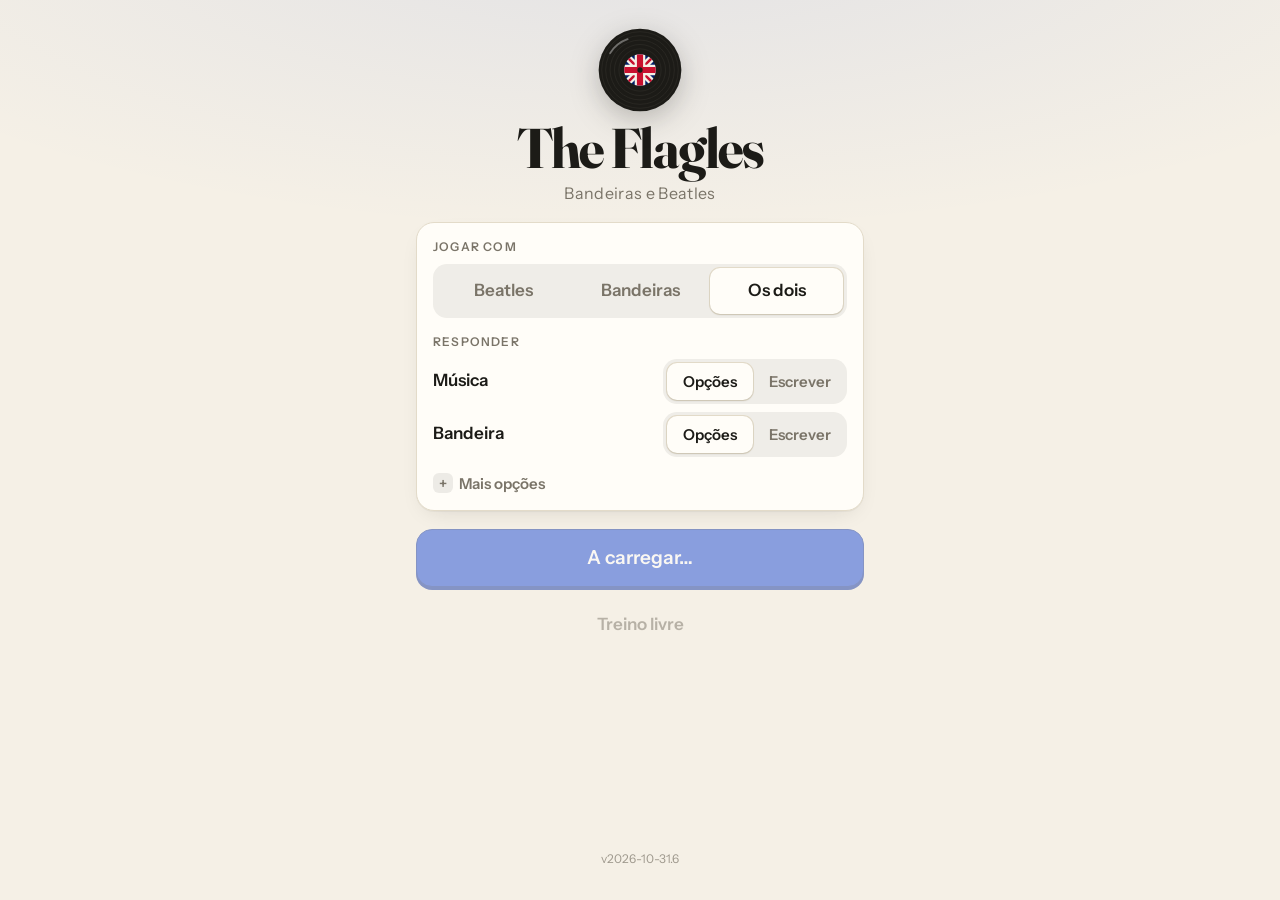
==== index.html @ e63c469d "The Flagles: jogo de bandeiras e Beatles (PWA) Níveis com vidas, relógio e bónus de rapidez; progres" ====
<!doctype html>
<html lang="pt-PT">
<head>
  <meta charset="utf-8">
  <meta name="viewport" content="width=device-width, initial-scale=1, viewport-fit=cover">
  <meta name="theme-color" content="#f5f0e6" media="(prefers-color-scheme: light)">
  <meta name="theme-color" content="#141310" media="(prefers-color-scheme: dark)">
  <meta name="description" content="Bandeiras e Beatles: adivinha a bandeira e a música.">
  <meta name="mobile-web-app-capable" content="yes">
  <meta name="apple-mobile-web-app-capable" content="yes">
  <meta name="apple-mobile-web-app-title" content="The Flagles">
  <meta name="apple-mobile-web-app-status-bar-style" content="default">
  <link rel="manifest" href="manifest.webmanifest">
  <link rel="icon" type="image/png" href="icons/favicon-64.png">
  <link rel="apple-touch-icon" href="icons/apple-touch-icon.png">
  <link rel="preload" href="fonts/fraunces-latin.woff2" as="font" type="font/woff2" crossorigin>
  <link rel="preload" href="fonts/instrument-sans-latin.woff2" as="font" type="font/woff2" crossorigin>
  <title>The Flagles</title>
  <link rel="stylesheet" href="css/style.css">
</head>
<body>
  <main class="app">

    <!-- Menu -->
    <section id="home" class="screen">
      <header class="brand">
        <img class="mark" src="icons/logo.svg" alt="" width="88" height="88">
        <h1 class="logo">The Flagles</h1>
        <p class="tagline">Bandeiras e Beatles</p>
      </header>

      <div class="panel">
        <div class="field">
          <span class="field-label">Jogar com</span>
          <div class="seg" id="content" role="group" aria-label="Conteúdo">
            <button type="button" data-v="songs">Beatles</button>
            <button type="button" data-v="flags">Bandeiras</button>
            <button type="button" data-v="both">Os dois</button>
          </div>
        </div>

        <div class="field">
          <span class="field-label">Responder</span>
          <div class="answer-row" id="row-song">
            <span>Música</span>
            <div class="seg small" id="mode-song" role="group" aria-label="Resposta da música">
              <button type="button" data-v="options">Opções</button>
              <button type="button" data-v="typing">Escrever</button>
            </div>
          </div>
          <div class="answer-row" id="row-flag">
            <span>Bandeira</span>
            <div class="seg small" id="mode-flag" role="group" aria-label="Resposta da bandeira">
              <button type="button" data-v="options">Opções</button>
              <button type="button" data-v="typing">Escrever</button>
            </div>
          </div>
        </div>

        <details class="more">
          <summary>Mais opções</summary>
          <label class="check" id="row-solo"><input type="checkbox" id="opt-solo"> Incluir carreiras a solo (Lennon, McCartney, Harrison, Ringo)</label>
          <label class="check" id="row-terr"><input type="checkbox" id="opt-terr"> Incluir territórios (Anguila, Guam, ...) e UE, ONU, Antártida</label>
          <label class="check" id="row-states"><input type="checkbox" id="opt-states"> Incluir estados dos EUA</label>
        </details>
      </div>

      <div class="actions">
        <!-- passo 5b: <button id="play" class="btn primary" disabled>A carregar…</button> -->
        <button id="play-levels" class="btn primary big" disabled>A carregar…</button>
        <button id="play" class="btn ghost" disabled>Treino livre</button>
      </div>

      <p class="hint" id="record"></p>
      <p class="note" id="offline-note" hidden></p>
      <button id="install" class="btn ghost small-btn" hidden>Instalar a app</button>
      <p class="note" id="ios-tip" hidden>Para instalar no iPhone: toca em Partilhar e depois em "Adicionar ao ecrã principal".</p>
      <p class="version" id="version"></p>
    </section>

    <!-- Escolha de nível -->
    <section id="levels" class="screen" hidden>
      <header class="bar">
        <button id="levels-back" class="link" type="button">&#8249; Menu</button>
        <span class="label" id="levels-total"></span>
      </header>
      <h2 class="title">Níveis <span class="mode-tag" id="levels-mode"></span></h2>
      <div class="level-grid" id="level-grid"></div>
    </section>

    <!-- Resultado de um nível -->
    <section id="result-screen" class="screen result" hidden>
      <h2 class="title" id="res-title"></h2>
      <p class="score-big" id="res-score"></p>
      <p class="hint" id="res-detail"></p>
      <div class="actions">
        <button id="res-next" class="btn primary big">Próximo nível</button>
        <button id="res-retry" class="btn">Tentar de novo</button>
        <button id="res-levels" class="btn ghost">Níveis</button>
      </div>
      <div class="confetti" id="confetti" aria-hidden="true"></div>
    </section>

    <!-- Jogo -->
    <section id="game" class="screen" hidden>
      <header class="bar sticky">
        <button id="menu-btn" class="link" type="button">&#8249; Menu</button>
        <div class="hud" id="hud" hidden>
          <span id="hud-level"></span>
          <span class="lives" id="lives" aria-label="Vidas"></span>
        </div>
        <span class="label" id="score">Certas: 0 / 0</span>
      </header>
      <div class="timer" id="timer" hidden><div class="track"><div id="timer-bar"></div></div><span id="timer-text"></span></div>

      <div class="q card q-song" id="q-song">
        <div class="audio">
          <button id="listen" class="play">Ouvir 1s</button>
          <div class="eq" aria-hidden="true"><i></i><i></i><i></i><i></i><i></i></div>
        </div>
        <div class="steps" id="steps"></div>
        <p class="hint" id="status">&nbsp;</p>
        <button id="advance" class="btn small-btn">Avançar</button>
        <div class="options" id="options"></div>
        <form id="song-form" class="typebox" hidden>
          <input id="song-input" type="text" autocomplete="off" autocapitalize="none" autocorrect="off" spellcheck="false" enterkeyhint="done" placeholder="Nome da música">
          <button class="btn primary" type="submit">Verificar</button>
        </form>
        <p class="result" id="result" aria-live="polite"></p>
      </div>

      <div class="q card q-flag" id="q-flag">
        <div class="flag-wrap"><img id="flag-img" class="flag" alt="Bandeira a adivinhar" width="320" height="213" crossorigin="anonymous"></div>
        <div class="options" id="flag-options"></div>
        <form id="flag-form" class="typebox" hidden>
          <input id="flag-input" type="text" autocomplete="off" autocapitalize="none" autocorrect="off" spellcheck="false" enterkeyhint="done" placeholder="Nome do país">
          <button class="btn primary" type="submit">Verificar</button>
        </form>
        <p class="result" id="flag-result" aria-live="polite"></p>
      </div>

      <div class="nextbar"><button id="next" class="btn primary big" hidden>Seguinte</button></div>
    </section>
  </main>

  <dialog id="confirm">
    <form method="dialog">
      <p>Sair do nível? Perdes o progresso desta tentativa.</p>
      <div class="row">
        <button class="btn" value="cancel">Continuar</button>
        <button class="btn primary" value="ok">Sair</button>
      </div>
    </form>
  </dialog>

  <!-- Player do YouTube: quase invisível, mas presente (alguns browsers não tocam se estiver display:none) -->
  <div class="yt-host"><div id="yt"></div></div>

  <script type="module" src="js/main.js"></script>
</body>
</html>
---- css/style.css ----
/* Flagles: papel quente, tinta e um azul cobalto. Versão anterior em css/_old/style-step7.css */

@font-face { font-family: "Fraunces"; src: url("../fonts/fraunces-latin.woff2") format("woff2"); font-weight: 400 800; font-display: swap; }
@font-face { font-family: "Instrument Sans"; src: url("../fonts/instrument-sans-latin.woff2") format("woff2"); font-weight: 400 700; font-display: swap; }

:root {
  --bg: #f5f0e6;
  --surface: #fffdf8;
  --ink: #1c1b17;
  --muted: #7a7468;
  --line: #e3dbc9;
  --accent: #1f4fd8;
  --accent-ink: #ffffff;
  --accent-deep: #173aa3;
  --ok: #1e8a4c;
  --ok-bg: #e3f4ea;
  --bad: #d23a2a;
  --bad-bg: #fbe6e2;
  --radius: 18px;
  --shadow: 0 1px 0 rgba(28, 27, 23, 0.04), 0 8px 24px -12px rgba(28, 27, 23, 0.18);
  --display: "Fraunces", Georgia, "Times New Roman", serif;
  --body: "Instrument Sans", ui-sans-serif, system-ui, sans-serif;
}

@media (prefers-color-scheme: dark) {
  :root {
    --bg: #141310;
    --surface: #1d1b17;
    --ink: #f3eee2;
    --muted: #a29b8c;
    --line: #2d2a24;
    --accent: #6b8cff;
    --accent-ink: #0b0f22;
    --accent-deep: #4a69d6;
    --ok: #46c27f;
    --ok-bg: #153023;
    --bad: #ff6b57;
    --bad-bg: #3a1c17;
    --shadow: 0 1px 0 rgba(0, 0, 0, 0.4), 0 10px 28px -14px rgba(0, 0, 0, 0.8);
  }
}

* { box-sizing: border-box; -webkit-tap-highlight-color: transparent; }
html { -webkit-text-size-adjust: 100%; }
html, body { min-height: 100%; }

body {
  margin: 0;
  background: var(--bg);
  /* um toque de profundidade: halo suave no topo */
  background-image: radial-gradient(120% 60% at 50% -10%, color-mix(in srgb, var(--accent) 9%, transparent), transparent 60%);
  background-attachment: fixed;
  color: var(--ink);
  font: 17px/1.4 var(--body);
  overscroll-behavior-y: none;
  touch-action: manipulation;
  padding: env(safe-area-inset-top) env(safe-area-inset-right) env(safe-area-inset-bottom) env(safe-area-inset-left);
}

button, input { font: inherit; color: inherit; }
button { touch-action: manipulation; -webkit-user-select: none; user-select: none; }
[hidden] { display: none !important; }

.app { max-width: 480px; min-height: 100vh; min-height: 100dvh; margin: 0 auto; padding: 20px 16px 32px; display: flex; flex-direction: column; }
.screen { display: flex; flex-direction: column; gap: 18px; flex: 1; animation: enter 0.28s ease-out both; }
@keyframes enter { from { opacity: 0; transform: translateY(8px); } to { opacity: 1; transform: none; } }

/* ------------------------------------------------------------------ marca */
.brand { text-align: center; padding-top: 6px; }
.mark { display: block; margin: 0 auto 6px; filter: drop-shadow(0 8px 14px rgba(28, 27, 23, 0.25)); animation: spin-in 0.9s cubic-bezier(0.2, 0.8, 0.2, 1) both; }
@keyframes spin-in { from { transform: rotate(-200deg) scale(0.7); opacity: 0; } to { transform: none; opacity: 1; } }
.logo { margin: 0; font: 700 56px/1 var(--display); font-variation-settings: "opsz" 144; letter-spacing: -0.035em; }
/* antes: "The" pequeno por cima. Agora igual ao resto do nome, na mesma linha.
.logo .the { display: block; font-size: 0.34em; font-weight: 500; letter-spacing: 0.04em; line-height: 1; margin-bottom: 0.18em; } */
.logo { white-space: nowrap; }
.tagline { margin: 6px 0 0; color: var(--muted); font-size: 16px; letter-spacing: 0.02em; }

/* ------------------------------------------------------------------ menu */
.panel { background: var(--surface); border: 1px solid var(--line); border-radius: var(--radius); padding: 16px; display: flex; flex-direction: column; gap: 16px; box-shadow: var(--shadow); }
.field { display: flex; flex-direction: column; gap: 8px; }
.field-label { font-size: 12px; font-weight: 600; color: var(--muted); text-transform: uppercase; letter-spacing: 0.1em; }

.seg { display: flex; padding: 4px; gap: 4px; border-radius: 14px; background: color-mix(in srgb, var(--ink) 7%, transparent); }
.seg button { flex: 1; appearance: none; border: 0; background: transparent; color: var(--muted); font-weight: 600; padding: 11px 8px; border-radius: 10px; cursor: pointer; transition: background 0.18s, color 0.18s, box-shadow 0.18s; }
.seg button.on { background: var(--surface); color: var(--ink); box-shadow: 0 1px 2px rgba(0, 0, 0, 0.12), 0 0 0 1px var(--line); }
.seg.small { min-width: 184px; }
.seg.small button { padding: 8px 6px; font-size: 15px; }

.answer-row { display: flex; align-items: center; justify-content: space-between; gap: 12px; font-weight: 600; }

.more summary { cursor: pointer; font-weight: 600; color: var(--muted); font-size: 15px; list-style: none; display: flex; align-items: center; gap: 6px; }
.more summary::-webkit-details-marker { display: none; }
.more summary::before { content: "+"; display: inline-grid; place-items: center; width: 20px; height: 20px; border-radius: 6px; background: color-mix(in srgb, var(--ink) 8%, transparent); transition: transform 0.2s; }
.more[open] summary::before { content: "\2212"; }
.check { display: flex; gap: 10px; align-items: flex-start; margin-top: 12px; font-size: 15px; line-height: 1.3; }
.check input { margin-top: 2px; width: 20px; height: 20px; flex: none; accent-color: var(--accent); }

.actions { display: flex; flex-direction: column; gap: 10px; }
.hint { margin: 0; text-align: center; color: var(--muted); font-size: 14px; min-height: 1.3em; }
.note { margin: 0; text-align: center; font-size: 14px; color: var(--muted); background: color-mix(in srgb, var(--accent) 8%, transparent); border-radius: 12px; padding: 10px 12px; }
.version { margin: auto 0 0; text-align: center; font-size: 12px; color: var(--muted); opacity: 0.7; padding-top: 8px; }

/* ------------------------------------------------------------------ botões */
.btn { appearance: none; width: 100%; border: 1px solid var(--line); background: var(--surface); color: var(--ink); font-weight: 600; padding: 15px 18px; min-height: 52px; border-radius: 16px; cursor: pointer; box-shadow: 0 2px 0 var(--line); transition: transform 0.08s, box-shadow 0.08s, background 0.15s; }
.btn:active:not(:disabled) { transform: translateY(2px); box-shadow: 0 0 0 var(--line); }
.btn:disabled { opacity: 0.5; cursor: default; }
.btn.primary { background: var(--accent); border-color: var(--accent-deep); color: var(--accent-ink); box-shadow: 0 3px 0 var(--accent-deep); }
.btn.primary:active:not(:disabled) { box-shadow: 0 0 0 var(--accent-deep); }
.btn.big { font-size: 19px; min-height: 58px; }
.btn.ghost { background: transparent; box-shadow: none; border-color: transparent; color: var(--muted); }
.btn.ghost:active:not(:disabled) { transform: none; background: color-mix(in srgb, var(--ink) 6%, transparent); }
.small-btn { min-height: 44px; padding: 10px 14px; font-size: 15px; }
.row { display: flex; gap: 12px; }
.row .btn { flex: 1; }

.link { appearance: none; border: 0; background: none; padding: 8px 8px 8px 0; color: var(--muted); font-weight: 600; font-size: 16px; cursor: pointer; }
.label { color: var(--muted); font-size: 14px; font-weight: 600; font-variant-numeric: tabular-nums; }
.title { margin: 0; font: 600 30px/1.1 var(--display); letter-spacing: -0.02em; }
.score-big { margin: 0; text-align: center; font: 700 72px/1 var(--display); letter-spacing: -0.04em; font-variant-numeric: tabular-nums; }

/* ------------------------------------------------------------------ barra do jogo */
.bar { display: flex; align-items: center; justify-content: space-between; gap: 12px; }
.bar.sticky { position: sticky; top: 0; z-index: 5; padding: 8px 0; margin: -8px 0 0; background: var(--bg); }
.hud { flex: 1; display: flex; align-items: center; justify-content: space-between; font-weight: 600; font-size: 15px; }
.lives { display: flex; gap: 3px; font-size: 22px; line-height: 1; }
.heart { color: var(--bad); display: inline-block; transition: color 0.3s; }
.heart.lost { color: var(--line); animation: heart-pop 0.45s ease-out; }
@keyframes heart-pop { 0% { transform: scale(1.5); color: var(--bad); } 100% { transform: scale(1); } }

.timer { display: flex; align-items: center; gap: 10px; margin-top: -4px; }
.track { position: relative; flex: 1; height: 12px; border-radius: 999px; background: color-mix(in srgb, var(--ink) 9%, transparent); overflow: hidden; }
#timer-bar { position: absolute; inset: 0 auto 0 0; width: 100%; background: var(--accent); border-radius: 999px; transition: width 0.12s linear, background 0.3s; }
#timer-bar.low { background: var(--bad); animation: pulse 0.9s ease-in-out infinite; }
@keyframes pulse { 50% { opacity: 0.75; } }
#timer-text { min-width: 2.4em; text-align: right; font-size: 15px; font-weight: 700; font-variant-numeric: tabular-nums; }

/* ------------------------------------------------------------------ cartões de pergunta */
.q { display: flex; flex-direction: column; gap: 12px; }
.card { background: var(--surface); border: 1px solid var(--line); border-radius: var(--radius); padding: 16px; box-shadow: var(--shadow); }
.card + .card { margin-top: 0; }

.audio { display: flex; align-items: center; gap: 14px; }
.play { appearance: none; flex: 1; display: flex; align-items: center; justify-content: center; gap: 12px; min-height: 64px; border: 1px solid var(--accent-deep); border-radius: 18px; background: var(--accent); color: var(--accent-ink); font-weight: 700; font-size: 20px; cursor: pointer; box-shadow: 0 3px 0 var(--accent-deep); transition: transform 0.08s, box-shadow 0.08s; }
.play::before { content: ""; width: 0; height: 0; border-left: 15px solid currentColor; border-top: 9px solid transparent; border-bottom: 9px solid transparent; margin-left: 3px; }
.play:active:not(:disabled) { transform: translateY(3px); box-shadow: 0 0 0 var(--accent-deep); }
.play:disabled { opacity: 0.6; cursor: default; }

.eq { display: flex; align-items: flex-end; gap: 3px; height: 34px; width: 38px; opacity: 0.25; transition: opacity 0.2s; }
.eq i { flex: 1; height: 35%; border-radius: 2px; background: var(--accent); transform-origin: bottom; }
.q-song.playing .eq { opacity: 1; }
.q-song.playing .eq i { animation: eq 0.7s ease-in-out infinite alternate; }
.q-song.playing .eq i:nth-child(2) { animation-delay: -0.3s; animation-duration: 0.55s; }
.q-song.playing .eq i:nth-child(3) { animation-delay: -0.15s; animation-duration: 0.85s; }
.q-song.playing .eq i:nth-child(4) { animation-delay: -0.45s; animation-duration: 0.6s; }
.q-song.playing .eq i:nth-child(5) { animation-delay: -0.05s; animation-duration: 0.75s; }
@keyframes eq { from { height: 15%; } to { height: 100%; } }

.steps { display: flex; justify-content: center; gap: 6px; }
.step { min-width: 42px; text-align: center; padding: 3px 8px; border: 1px solid var(--line); border-radius: 999px; font-size: 13px; font-weight: 600; color: var(--muted); font-variant-numeric: tabular-nums; transition: background 0.2s, color 0.2s; }
.step.done { background: color-mix(in srgb, var(--accent) 14%, transparent); color: var(--accent); border-color: transparent; }
.step.current { background: var(--accent); border-color: var(--accent); color: var(--accent-ink); }

.options { display: grid; gap: 10px; }
.option { text-align: left; font-weight: 500; padding: 14px 16px; animation: rise 0.3s ease-out both; animation-delay: calc(var(--i, 0) * 45ms); }
@keyframes rise { from { opacity: 0; transform: translateY(8px); } to { opacity: 1; transform: none; } }
.option.correct { background: var(--ok-bg); border-color: var(--ok); color: var(--ok); font-weight: 700; box-shadow: 0 2px 0 var(--ok); animation: pop 0.35s ease-out; }
.option.wrong { background: var(--bad-bg); border-color: var(--bad); color: var(--bad); box-shadow: 0 2px 0 var(--bad); animation: shake 0.4s ease-out; }
.option:disabled:not(.correct):not(.wrong) { opacity: 0.4; }
.option.correct:disabled, .option.wrong:disabled { opacity: 1; }
@keyframes pop { 40% { transform: scale(1.03); } }
@keyframes shake { 20% { transform: translateX(-6px); } 40% { transform: translateX(6px); } 60% { transform: translateX(-4px); } 80% { transform: translateX(3px); } }

.result { margin: 0; min-height: 1.4em; font-weight: 600; text-align: center; }

.flag-wrap { display: grid; place-items: center; padding: 6px 0 2px; }
.flag { width: 100%; max-width: 300px; height: auto; aspect-ratio: 3 / 2; object-fit: contain; border-radius: 6px; box-shadow: 0 10px 24px -10px rgba(28, 27, 23, 0.45), 0 0 0 1px rgba(28, 27, 23, 0.1); background: linear-gradient(100deg, var(--line) 30%, var(--surface) 50%, var(--line) 70%) 0 0 / 200% 100%; animation: shimmer 1.2s linear infinite; }
.flag.loaded { animation: none; background: none; }
@keyframes shimmer { to { background-position: -200% 0; } }

.typebox { display: flex; gap: 8px; }
.typebox input { flex: 1; min-width: 0; font-size: 17px; padding: 14px 16px; border: 1.5px solid var(--line); border-radius: 16px; background: var(--bg); outline: none; transition: border-color 0.15s, box-shadow 0.15s; }
.typebox input:focus { border-color: var(--accent); box-shadow: 0 0 0 4px color-mix(in srgb, var(--accent) 18%, transparent); }
.typebox input:disabled { opacity: 0.6; }
.typebox .btn { width: auto; }

/* "Seguinte" fica sempre à mão, colado ao fundo */
.nextbar:has(#next[hidden]) { display: none; }
.nextbar { position: sticky; bottom: 0; margin-top: auto; padding: 12px 0 calc(8px + env(safe-area-inset-bottom)); background: linear-gradient(to top, var(--bg) 62%, transparent); }
.nextbar .btn { animation: slide-up 0.25s ease-out both; }
@keyframes slide-up { from { opacity: 0; transform: translateY(14px); } to { opacity: 1; transform: none; } }

/* ------------------------------------------------------------------ níveis */
.level-grid { display: grid; grid-template-columns: repeat(3, 1fr); gap: 10px; }
.level-card { appearance: none; position: relative; text-align: center; color: var(--ink); background: var(--surface); border: 1px solid var(--line); border-radius: var(--radius); padding: 16px 6px 12px; cursor: pointer; display: flex; flex-direction: column; gap: 2px; box-shadow: 0 2px 0 var(--line); animation: rise 0.35s ease-out both; animation-delay: calc(var(--i, 0) * 28ms); transition: transform 0.08s, box-shadow 0.08s; }
.level-card:active:not(:disabled) { transform: translateY(2px); box-shadow: 0 0 0 var(--line); }
.level-card strong { font: 700 34px/1 var(--display); letter-spacing: -0.03em; }
.level-card small { color: var(--muted); font-size: 12px; font-variant-numeric: tabular-nums; }
.level-card.done { border-color: var(--accent); }
.level-card.done::after { content: "\2713"; position: absolute; top: 8px; right: 10px; color: var(--accent); font-weight: 700; font-size: 14px; }
.level-card:disabled { opacity: 0.4; cursor: default; box-shadow: none; }

/* ------------------------------------------------------------------ resultado */
.result.screen { justify-content: center; text-align: center; position: relative; overflow: hidden; }
.result .actions { margin-top: 12px; }
.confetti { position: absolute; inset: 0; pointer-events: none; overflow: hidden; }
.confetti i { position: absolute; top: -12px; width: 9px; height: 14px; border-radius: 2px; animation: fall linear forwards; }
@keyframes fall { to { transform: translateY(105vh) rotate(720deg); } }

/* ------------------------------------------------------------------ diálogo */
dialog { border: 1px solid var(--line); border-radius: 22px; background: var(--surface); color: var(--ink); padding: 22px; width: min(88vw, 360px); box-shadow: 0 30px 60px -20px rgba(0, 0, 0, 0.5); }
dialog::backdrop { background: rgba(20, 19, 16, 0.5); backdrop-filter: blur(3px); }
dialog p { margin: 0 0 18px; font: 600 20px/1.25 var(--display); }

/* Player do YouTube: fora do ecrã mas com tamanho real. Se não tocar no iPhone, testar opacity .01 em vez de left negativo. */
.yt-host { position: fixed; left: -300px; bottom: 0; width: 200px; height: 200px; pointer-events: none; }

@media (prefers-reduced-motion: reduce) {
  *, *::before, *::after { animation-duration: 0.01ms !important; animation-delay: 0ms !important; animation-iteration-count: 1 !important; transition-duration: 0.01ms !important; }
}
@media (max-width: 360px) { .logo { font-size: 40px; } .seg.small { min-width: 160px; } }

.mode-tag { display: inline-block; vertical-align: middle; margin-left: 8px; padding: 4px 10px; border-radius: 999px; font: 600 13px/1 var(--body); letter-spacing: 0.04em; color: var(--accent); background: color-mix(in srgb, var(--accent) 12%, transparent); }
/* a etiqueta do modo fica por baixo do título (pode ser comprida: "Os dois · música Escrever, bandeira Opções") */
.title .mode-tag { display: table; margin: 8px 0 0; line-height: 1.3; }
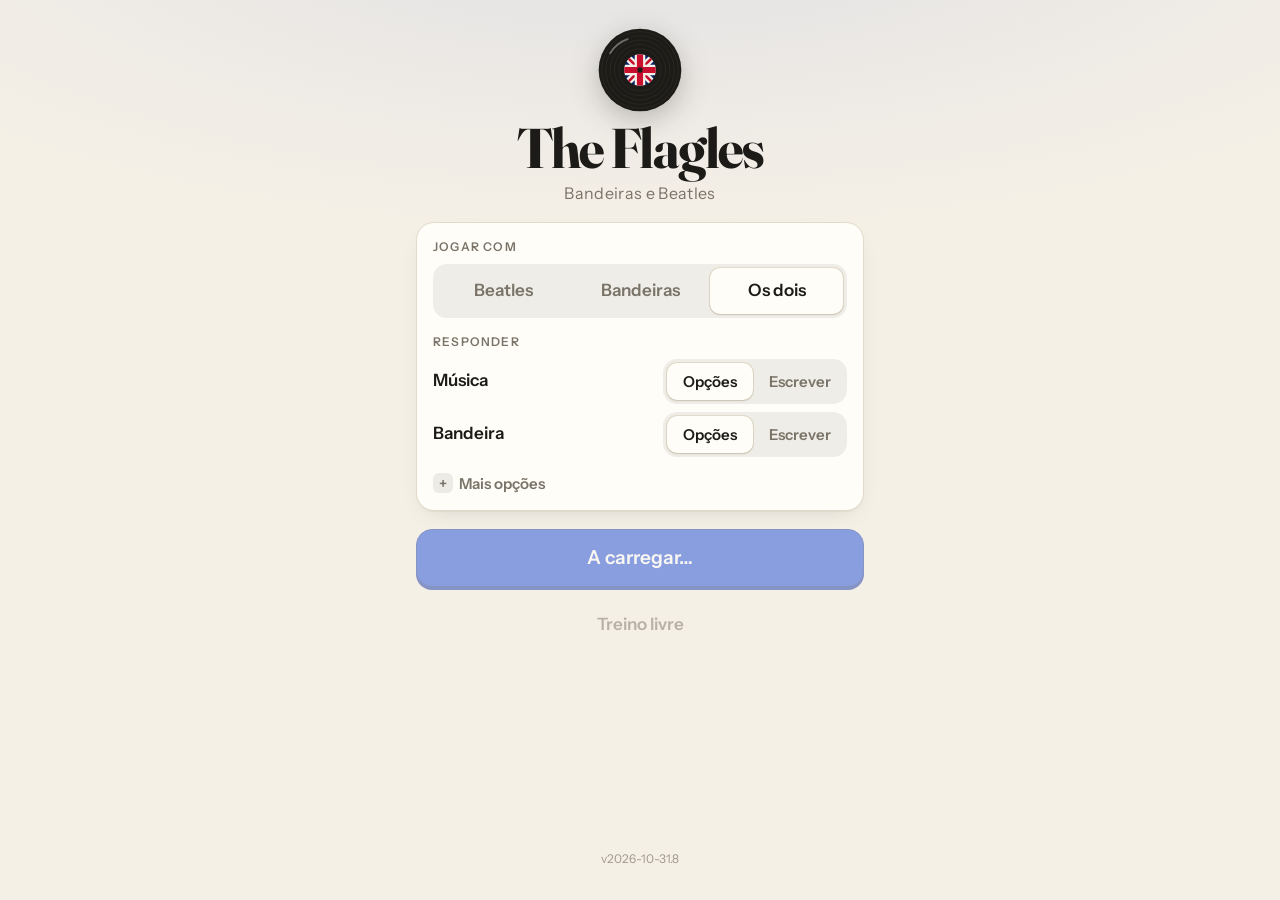
==== commit 35863413: "Ligação ao Spotify, fonte de áudio e página de teste - login com Spotify (PKCE, sem servidor), pesqu" ====
--- a/index.html
+++ b/index.html
@@ -62,6 +62,19 @@
           <label class="check" id="row-solo"><input type="checkbox" id="opt-solo"> Incluir carreiras a solo (Lennon, McCartney, Harrison, Ringo)</label>
           <label class="check" id="row-terr"><input type="checkbox" id="opt-terr"> Incluir territórios (Anguila, Guam, ...) e UE, ONU, Antártida</label>
           <label class="check" id="row-states"><input type="checkbox" id="opt-states"> Incluir estados dos EUA</label>
+          <div class="source-row" id="row-source">
+            <label for="opt-source">Fonte do áudio</label>
+            <select id="opt-source">
+              <option value="auto">Automático</option>
+              <option value="youtube">Só YouTube</option>
+              <option value="spotify">Só Spotify</option>
+            </select>
+          </div>
+          <div class="spotify-row">
+            <span id="spotify-status">Spotify: não ligado</span>
+            <button type="button" id="spotify-login" class="btn small-btn">Ligar</button>
+          </div>
+          <a class="textlink" href="spotify-teste.html">Teste de precisão do Spotify</a>
         </details>
       </div>
 
@@ -103,15 +116,18 @@
 
     <!-- Jogo -->
     <section id="game" class="screen" hidden>
-      <header class="bar sticky">
-        <button id="menu-btn" class="link" type="button">&#8249; Menu</button>
-        <div class="hud" id="hud" hidden>
-          <span id="hud-level"></span>
-          <span class="lives" id="lives" aria-label="Vidas"></span>
-        </div>
-        <span class="label" id="score">Certas: 0 / 0</span>
-      </header>
-      <div class="timer" id="timer" hidden><div class="track"><div id="timer-bar"></div></div><span id="timer-text"></span></div>
+      <!-- topo fixo: barra + relógio ficam sempre visíveis ao fazer scroll -->
+      <div class="sticky-top">
+        <header class="bar">
+          <button id="menu-btn" class="link" type="button">&#8249; Menu</button>
+          <div class="hud" id="hud" hidden>
+            <span id="hud-level"></span>
+            <span class="lives" id="lives" aria-label="Vidas"></span>
+          </div>
+          <span class="label" id="score">Certas: 0 / 0</span>
+        </header>
+        <div class="timer" id="timer" hidden><div class="track"><div id="timer-bar"></div></div><span id="timer-text"></span></div>
+      </div>
 
       <div class="q card q-song" id="q-song">
         <div class="audio">
--- a/css/style.css
+++ b/css/style.css
@@ -120,14 +120,15 @@
 
 /* ------------------------------------------------------------------ barra do jogo */
 .bar { display: flex; align-items: center; justify-content: space-between; gap: 12px; }
-.bar.sticky { position: sticky; top: 0; z-index: 5; padding: 8px 0; margin: -8px 0 0; background: var(--bg); }
+/* antes: .bar.sticky { position: sticky; top: 0; z-index: 5; padding: 8px 0; margin: -8px 0 0; background: var(--bg); } */
+.sticky-top { position: sticky; top: 0; z-index: 5; margin: -8px 0 0; padding: 8px 0 8px; background: var(--bg); }
 .hud { flex: 1; display: flex; align-items: center; justify-content: space-between; font-weight: 600; font-size: 15px; }
 .lives { display: flex; gap: 3px; font-size: 22px; line-height: 1; }
 .heart { color: var(--bad); display: inline-block; transition: color 0.3s; }
 .heart.lost { color: var(--line); animation: heart-pop 0.45s ease-out; }
 @keyframes heart-pop { 0% { transform: scale(1.5); color: var(--bad); } 100% { transform: scale(1); } }
 
-.timer { display: flex; align-items: center; gap: 10px; margin-top: -4px; }
+.timer { display: flex; align-items: center; gap: 10px; margin-top: 2px; }
 .track { position: relative; flex: 1; height: 12px; border-radius: 999px; background: color-mix(in srgb, var(--ink) 9%, transparent); overflow: hidden; }
 #timer-bar { position: absolute; inset: 0 auto 0 0; width: 100%; background: var(--accent); border-radius: 999px; transition: width 0.12s linear, background 0.3s; }
 #timer-bar.low { background: var(--bad); animation: pulse 0.9s ease-in-out infinite; }
@@ -222,3 +223,10 @@
 .mode-tag { display: inline-block; vertical-align: middle; margin-left: 8px; padding: 4px 10px; border-radius: 999px; font: 600 13px/1 var(--body); letter-spacing: 0.04em; color: var(--accent); background: color-mix(in srgb, var(--accent) 12%, transparent); }
 /* a etiqueta do modo fica por baixo do título (pode ser comprida: "Os dois · música Escrever, bandeira Opções") */
 .title .mode-tag { display: table; margin: 8px 0 0; line-height: 1.3; }
+
+/* ---- fonte do áudio e Spotify (menu) ---- */
+.source-row, .spotify-row { display: flex; align-items: center; justify-content: space-between; gap: 12px; margin-top: 14px; font-size: 15px; }
+.source-row select { font: inherit; font-size: 15px; padding: 9px 10px; border-radius: 12px; border: 1px solid var(--line); background: var(--bg); color: var(--ink); }
+.spotify-row .btn { width: auto; flex: none; }
+.spotify-row span { color: var(--muted); line-height: 1.3; }
+.textlink { display: inline-block; margin-top: 12px; font-size: 14px; color: var(--accent); }
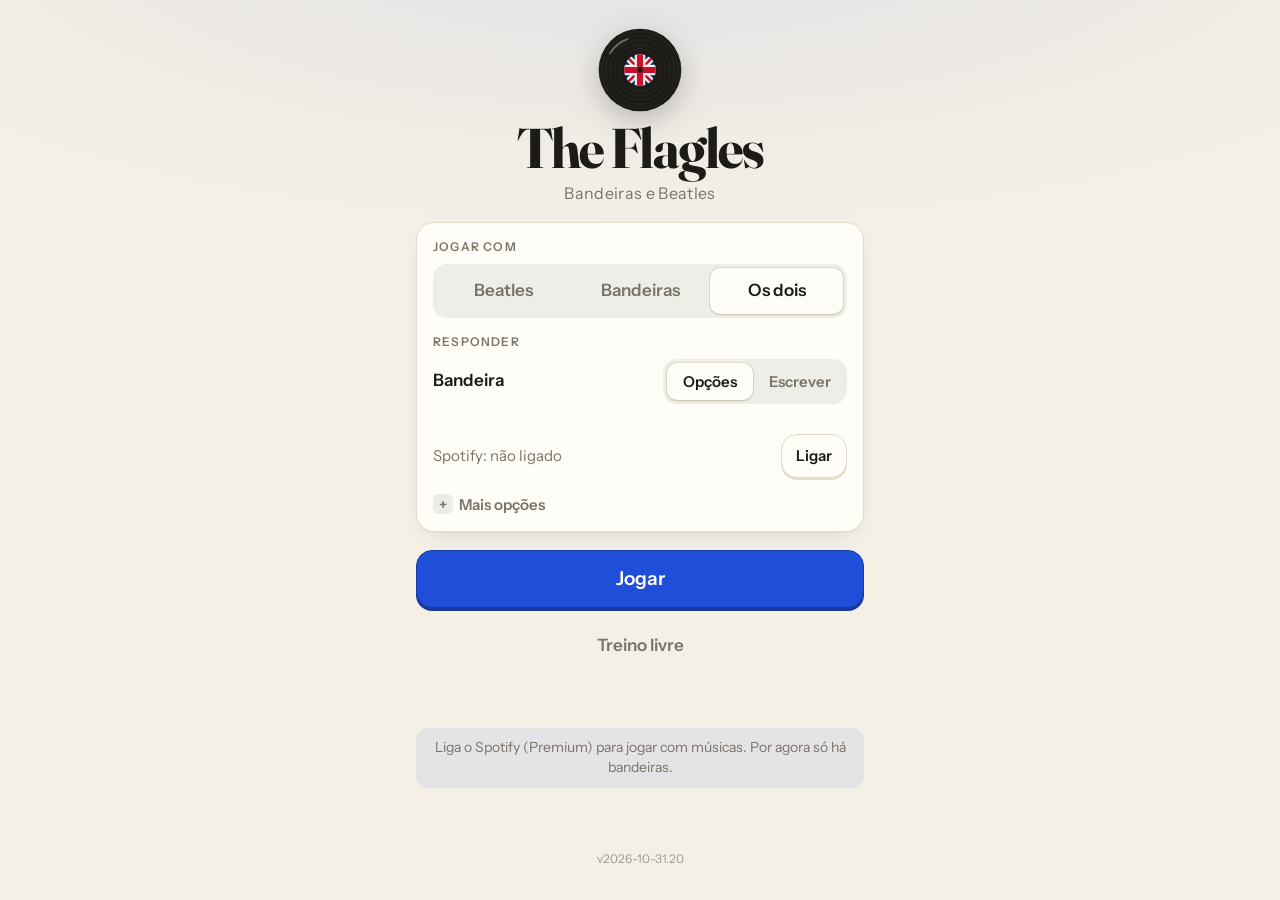
==== commit 1e824bae: "Áudio apenas do Spotify: remove a opção de YouTube e o player escondido Sem Spotify ligado só há ban" ====
--- a/index.html
+++ b/index.html
@@ -57,23 +57,17 @@
           </div>
         </div>
 
+        <!-- o áudio é sempre do Spotify: o estado e o botão ficam à vista -->
+        <div class="spotify-row" id="row-spotify">
+          <span id="spotify-status">Spotify: não ligado</span>
+          <button type="button" id="spotify-login" class="btn small-btn">Ligar</button>
+        </div>
+
         <details class="more">
           <summary>Mais opções</summary>
           <label class="check" id="row-solo"><input type="checkbox" id="opt-solo"> Incluir carreiras a solo (Lennon, McCartney, Harrison, Ringo)</label>
           <label class="check" id="row-terr"><input type="checkbox" id="opt-terr"> Incluir territórios (Anguila, Guam, ...) e UE, ONU, Antártida</label>
           <label class="check" id="row-states"><input type="checkbox" id="opt-states"> Incluir estados dos EUA</label>
-          <div class="source-row" id="row-source">
-            <label for="opt-source">Fonte do áudio</label>
-            <select id="opt-source">
-              <option value="auto">Automático</option>
-              <option value="youtube">Só YouTube</option>
-              <option value="spotify">Só Spotify</option>
-            </select>
-          </div>
-          <div class="spotify-row">
-            <span id="spotify-status">Spotify: não ligado</span>
-            <button type="button" id="spotify-login" class="btn small-btn">Ligar</button>
-          </div>
           <a class="textlink" href="spotify-teste.html">Teste de precisão do Spotify</a>
         </details>
       </div>
@@ -169,8 +163,7 @@
     </form>
   </dialog>
 
-  <!-- Player do YouTube: quase invisível, mas presente (alguns browsers não tocam se estiver display:none) -->
-  <div class="yt-host"><div id="yt"></div></div>
+  <!-- antes: player do YouTube escondido (<div class="yt-host"><div id="yt"></div></div>). Já não é preciso: o áudio vem do Spotify. -->
 
   <script type="module" src="js/main.js"></script>
 </body>
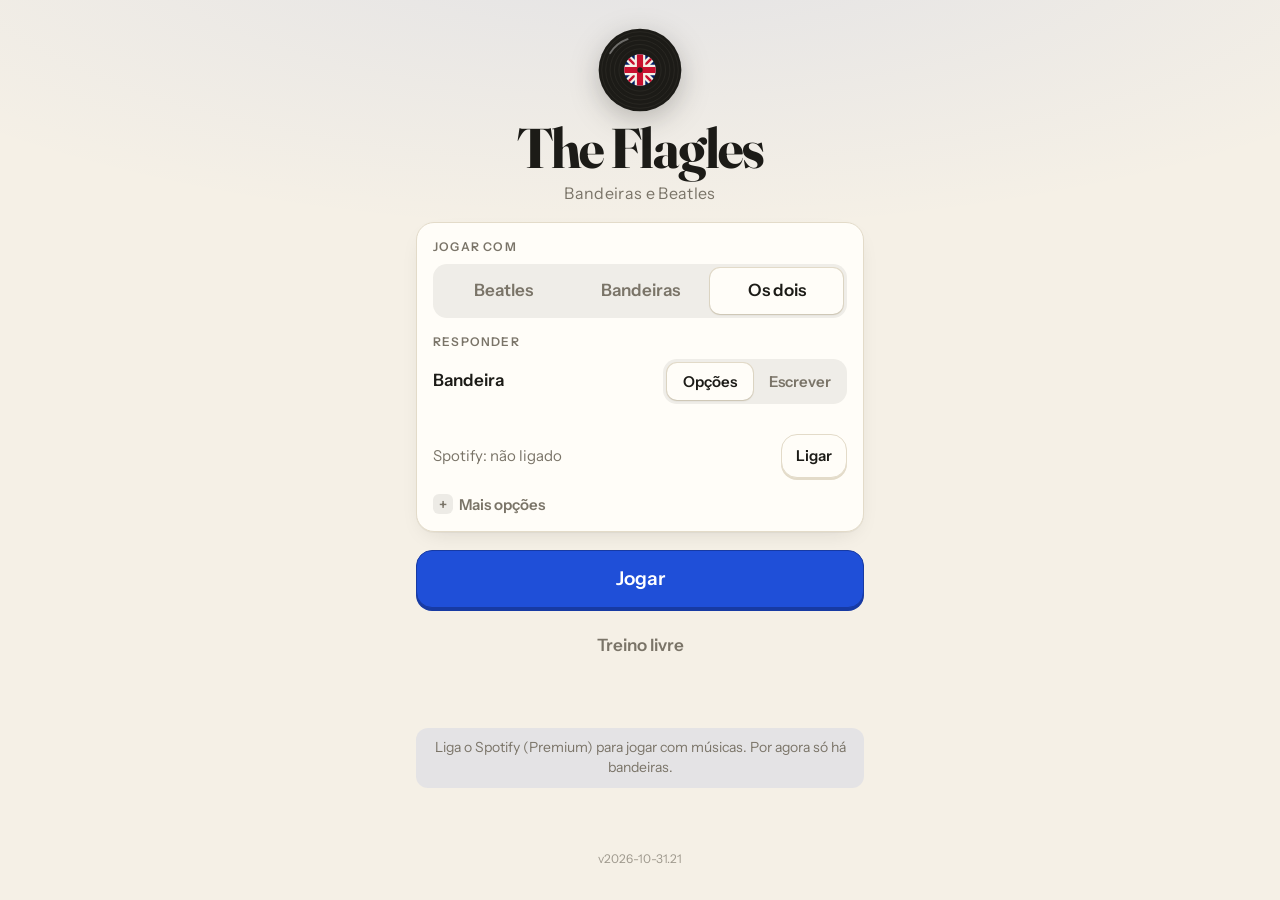
==== commit aa6cf104: "Modo 'nunca repetir entre níveis' e servidor local sem cache Co-Authored-By: Claude Sonnet 5.5 <nore" ====
--- a/index.html
+++ b/index.html
@@ -92,6 +92,13 @@
         <span class="label" id="levels-total"></span>
       </header>
       <h2 class="title">Níveis <span class="mode-tag" id="levels-mode"></span></h2>
+      <div class="norepeat">
+        <label class="check"><input type="checkbox" id="opt-norepeat"> Nunca repetir músicas nem bandeiras entre níveis</label>
+        <div class="seen-row">
+          <span class="hint" id="seen-info"></span>
+          <button type="button" id="seen-reset" class="btn small-btn" hidden>Recomeçar</button>
+        </div>
+      </div>
       <div class="level-grid" id="level-grid"></div>
     </section>
 
--- a/css/style.css
+++ b/css/style.css
@@ -230,3 +230,10 @@
 .spotify-row .btn { width: auto; flex: none; }
 .spotify-row span { color: var(--muted); line-height: 1.3; }
 .textlink { display: inline-block; margin-top: 12px; font-size: 14px; color: var(--accent); }
+
+/* ---- "nunca repetir entre níveis" (ecrã dos níveis) ---- */
+.norepeat { background: var(--surface); border: 1px solid var(--line); border-radius: var(--radius); padding: 12px 14px; }
+.norepeat .check { margin-top: 0; }
+.seen-row { display: flex; align-items: center; justify-content: space-between; gap: 10px; margin-top: 8px; }
+.seen-row .hint { text-align: left; min-height: 0; }
+.seen-row .btn { width: auto; flex: none; min-height: 36px; padding: 6px 12px; }
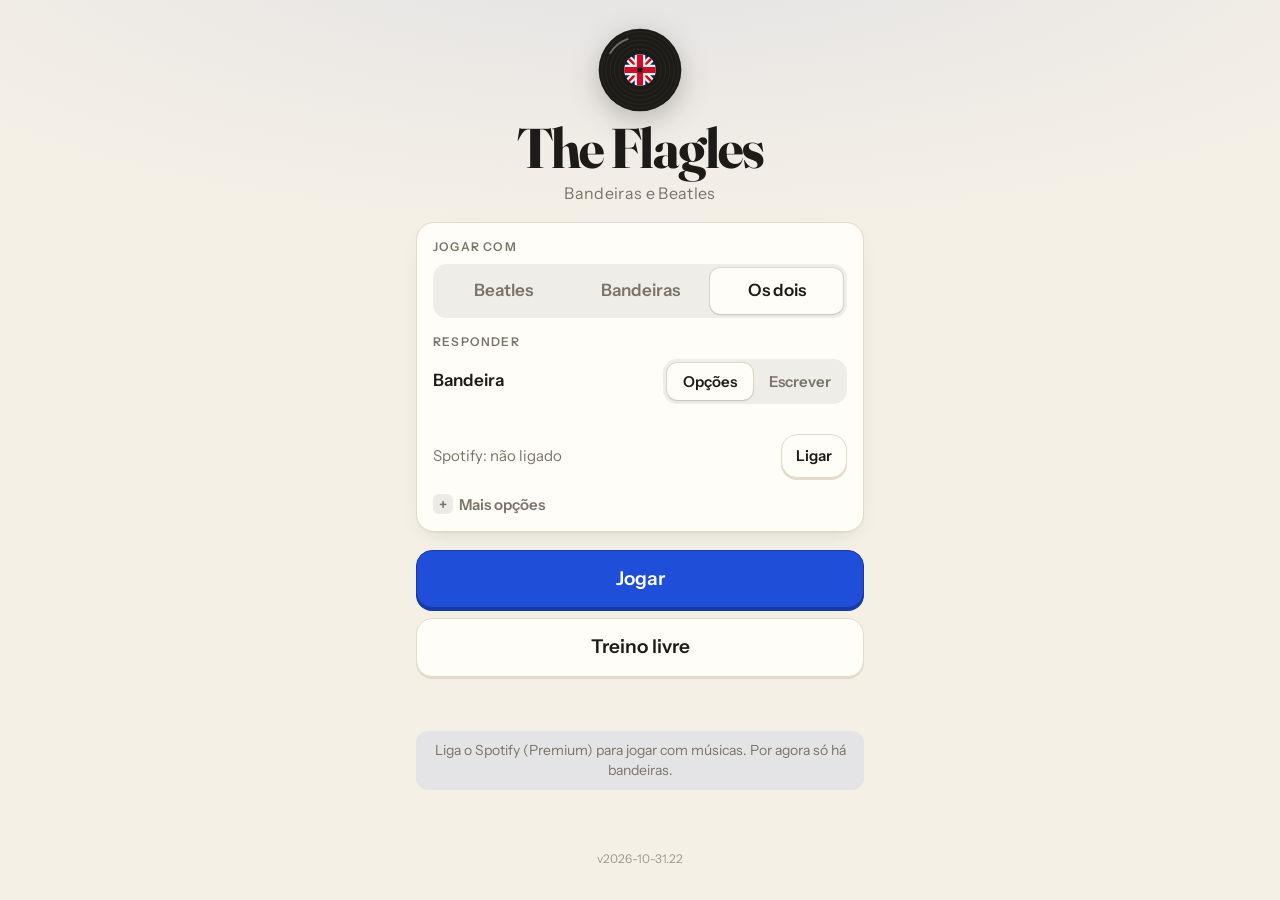
==== commit 4f873a48: "Menu: Treino livre passa a botão branco do mesmo tamanho que Jogar Co-Authored-By: Claude Sonnet 5.5" ====
--- a/index.html
+++ b/index.html
@@ -75,7 +75,8 @@
       <div class="actions">
         <!-- passo 5b: <button id="play" class="btn primary" disabled>A carregar…</button> -->
         <button id="play-levels" class="btn primary big" disabled>A carregar…</button>
-        <button id="play" class="btn ghost" disabled>Treino livre</button>
+        <!-- antes: class="btn ghost" (sem fundo) -->
+        <button id="play" class="btn big" disabled>Treino livre</button>
       </div>
 
       <p class="hint" id="record"></p>
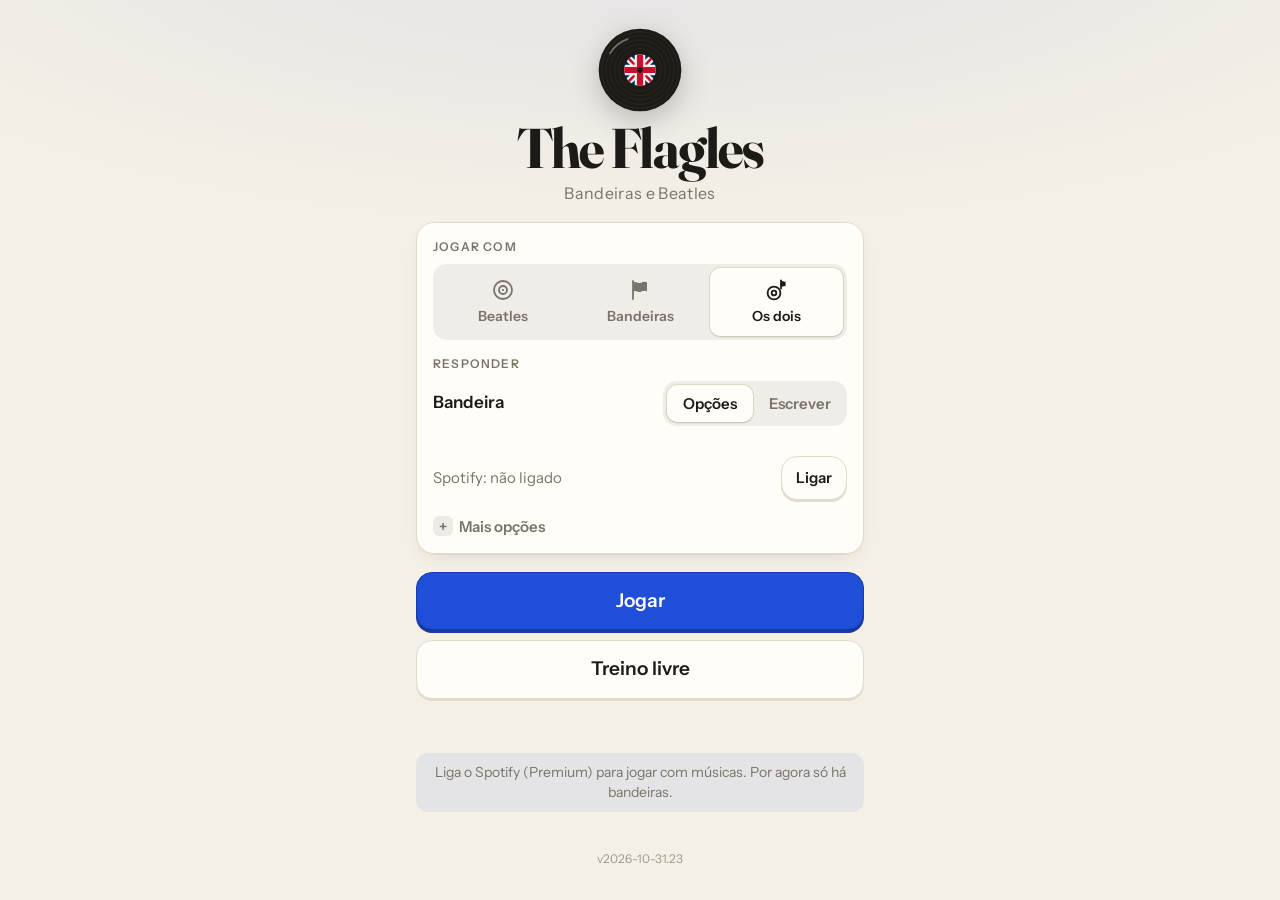
==== commit 1ef5998f: "Menu: ícones em Beatles/Bandeiras/Os dois e disco do logótipo a rodar ao jogar Co-Authored-By: Claud" ====
--- a/index.html
+++ b/index.html
@@ -32,10 +32,10 @@
       <div class="panel">
         <div class="field">
           <span class="field-label">Jogar com</span>
-          <div class="seg" id="content" role="group" aria-label="Conteúdo">
-            <button type="button" data-v="songs">Beatles</button>
-            <button type="button" data-v="flags">Bandeiras</button>
-            <button type="button" data-v="both">Os dois</button>
+          <div class="seg icons" id="content" role="group" aria-label="Conteúdo">
+            <button type="button" data-v="songs"><svg class="ico" viewBox="0 0 24 24" aria-hidden="true"><circle cx="12" cy="12" r="9" fill="none" stroke="currentColor" stroke-width="1.8"/><circle cx="12" cy="12" r="4" fill="none" stroke="currentColor" stroke-width="1.8"/><circle cx="12" cy="12" r="1.1" fill="currentColor"/></svg><span>Beatles</span></button>
+            <button type="button" data-v="flags"><svg class="ico" viewBox="0 0 24 24" aria-hidden="true"><path d="M5 21V3" fill="none" stroke="currentColor" stroke-width="1.8" stroke-linecap="round"/><path d="M5 4.5c3.2-2 5.3 2 8.5 0 1.8-1.1 3.5-1 5.5-.2v9c-2-.8-3.7-.9-5.5.2-3.2 2-5.3-2-8.5 0z" fill="currentColor"/></svg><span>Bandeiras</span></button>
+            <button type="button" data-v="both"><svg class="ico" viewBox="0 0 24 24" aria-hidden="true"><circle cx="9" cy="15" r="6.4" fill="none" stroke="currentColor" stroke-width="1.8"/><circle cx="9" cy="15" r="2.3" fill="none" stroke="currentColor" stroke-width="1.8"/><path d="M16 2.5v8" fill="none" stroke="currentColor" stroke-width="1.8" stroke-linecap="round"/><path d="M16 3.4c1.7-1.1 2.9 1.1 4.6 0v5c-1.7-1.1-2.9 1.1-4.6 0z" fill="currentColor"/></svg><span>Os dois</span></button>
           </div>
         </div>
 
--- a/css/style.css
+++ b/css/style.css
@@ -237,3 +237,11 @@
 .seen-row { display: flex; align-items: center; justify-content: space-between; gap: 10px; margin-top: 8px; }
 .seen-row .hint { text-align: left; min-height: 0; }
 .seen-row .btn { width: auto; flex: none; min-height: 36px; padding: 6px 12px; }
+
+/* ---- ícones nos botões "Beatles / Bandeiras / Os dois" ---- */
+.seg.icons button { display: flex; flex-direction: column; align-items: center; gap: 5px; padding: 10px 6px 9px; font-size: 14px; }
+.seg.icons .ico { width: 24px; height: 24px; }
+
+/* ---- o disco do logótipo roda ao carregar em Jogar / Treino livre ---- */
+.mark.spinning { animation: spin-go 0.42s cubic-bezier(0.5, 0, 0.8, 0.6) both; }
+@keyframes spin-go { to { transform: rotate(540deg) scale(1.1); } }
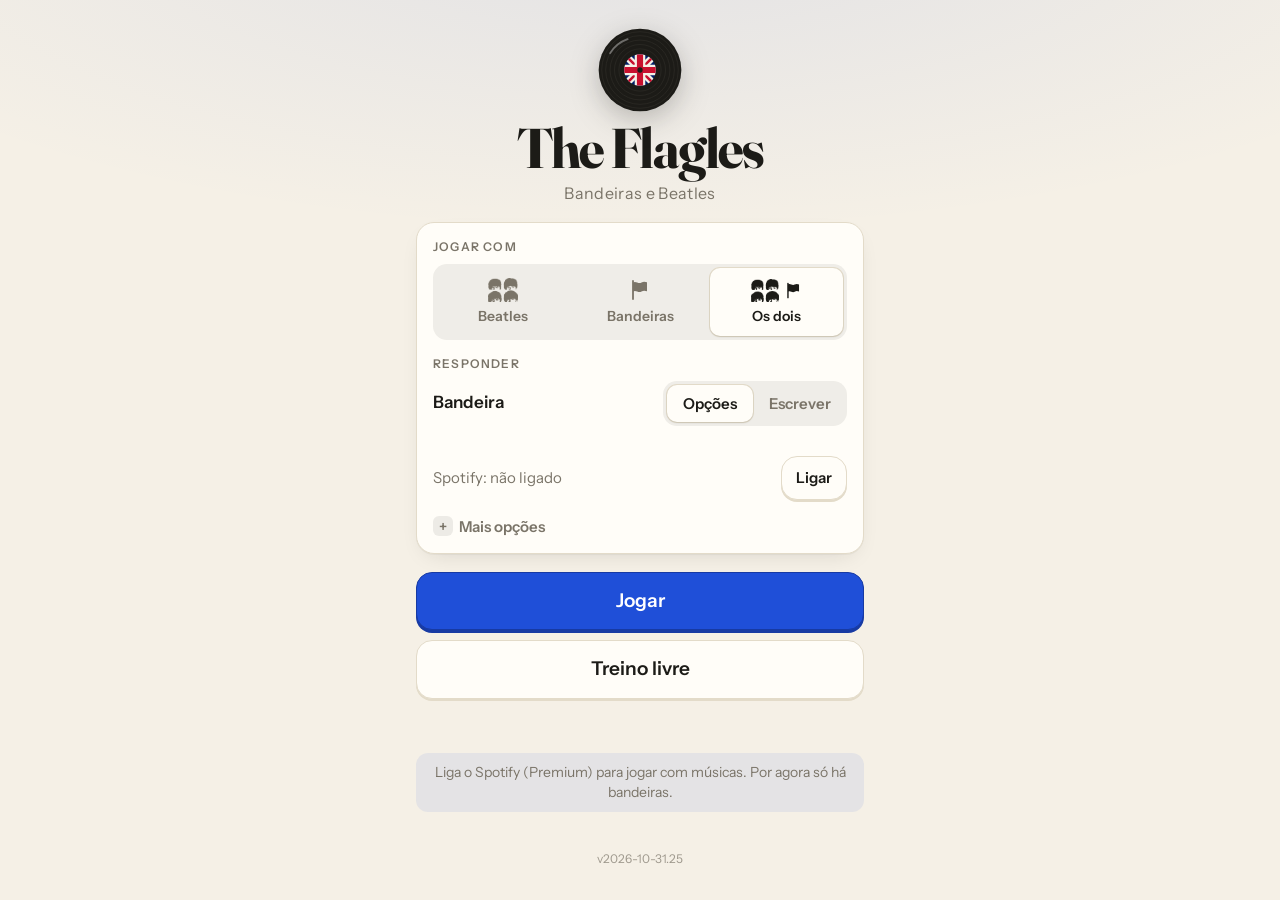
==== commit e888edaf: "Ícone dos Beatles com as quatro cabeleiras; corrige bandeiras da UE e ONU (sem CORS) Co-Authored-By:" ====
--- a/index.html
+++ b/index.html
@@ -33,9 +33,9 @@
         <div class="field">
           <span class="field-label">Jogar com</span>
           <div class="seg icons" id="content" role="group" aria-label="Conteúdo">
-            <button type="button" data-v="songs"><svg class="ico" viewBox="0 0 24 24" aria-hidden="true"><circle cx="12" cy="12" r="9" fill="none" stroke="currentColor" stroke-width="1.8"/><circle cx="12" cy="12" r="4" fill="none" stroke="currentColor" stroke-width="1.8"/><circle cx="12" cy="12" r="1.1" fill="currentColor"/></svg><span>Beatles</span></button>
+            <button type="button" data-v="songs"><span class="ico ico-heads" aria-hidden="true"></span><span>Beatles</span></button>
             <button type="button" data-v="flags"><svg class="ico" viewBox="0 0 24 24" aria-hidden="true"><path d="M5 21V3" fill="none" stroke="currentColor" stroke-width="1.8" stroke-linecap="round"/><path d="M5 4.5c3.2-2 5.3 2 8.5 0 1.8-1.1 3.5-1 5.5-.2v9c-2-.8-3.7-.9-5.5.2-3.2 2-5.3-2-8.5 0z" fill="currentColor"/></svg><span>Bandeiras</span></button>
-            <button type="button" data-v="both"><svg class="ico" viewBox="0 0 24 24" aria-hidden="true"><circle cx="9" cy="15" r="6.4" fill="none" stroke="currentColor" stroke-width="1.8"/><circle cx="9" cy="15" r="2.3" fill="none" stroke="currentColor" stroke-width="1.8"/><path d="M16 2.5v8" fill="none" stroke="currentColor" stroke-width="1.8" stroke-linecap="round"/><path d="M16 3.4c1.7-1.1 2.9 1.1 4.6 0v5c-1.7-1.1-2.9 1.1-4.6 0z" fill="currentColor"/></svg><span>Os dois</span></button>
+            <button type="button" data-v="both"><span class="ico ico-pair" aria-hidden="true"><span class="ico-heads small"></span><svg class="ico-flag" viewBox="0 0 24 24" aria-hidden="true"><path d="M5 21V3" fill="none" stroke="currentColor" stroke-width="1.8" stroke-linecap="round"/><path d="M5 4.5c3.2-2 5.3 2 8.5 0 1.8-1.1 3.5-1 5.5-.2v9c-2-.8-3.7-.9-5.5.2-3.2 2-5.3-2-8.5 0z" fill="currentColor"/></svg></span><span>Os dois</span></button>
           </div>
         </div>
 
--- a/css/style.css
+++ b/css/style.css
@@ -245,3 +245,15 @@
 /* ---- o disco do logótipo roda ao carregar em Jogar / Treino livre ---- */
 .mark.spinning { animation: spin-go 0.42s cubic-bezier(0.5, 0, 0.8, 0.6) both; }
 @keyframes spin-go { to { transform: rotate(540deg) scale(1.1); } }
+
+/* ---- ícone dos Beatles: as quatro cabeleiras (máscara pintada com a cor do texto) ---- */
+.ico-heads { display: inline-block; width: 28px; height: 24px; background-color: currentColor;
+  -webkit-mask: url("../icons/beatles-heads.png") center / contain no-repeat; mask: url("../icons/beatles-heads.png") center / contain no-repeat; }
+.seg.icons .ico-heads { width: 30px; height: 24px; }
+.ico-pair { display: inline-flex; align-items: center; justify-content: center; gap: 4px; width: auto; }
+.ico-heads.small { width: 22px; height: 19px; }
+.ico-flag { width: 17px; height: 17px; }
+/* "Os dois": cabeleiras + bandeira lado a lado, sem ficarem espremidas pelo tamanho fixo dos outros ícones */
+.seg.icons .ico-pair { width: auto; height: 24px; gap: 5px; }
+.seg.icons .ico-pair .ico-heads.small { width: 28px; height: 23px; }
+.seg.icons .ico-pair .ico-flag { width: 19px; height: 19px; }
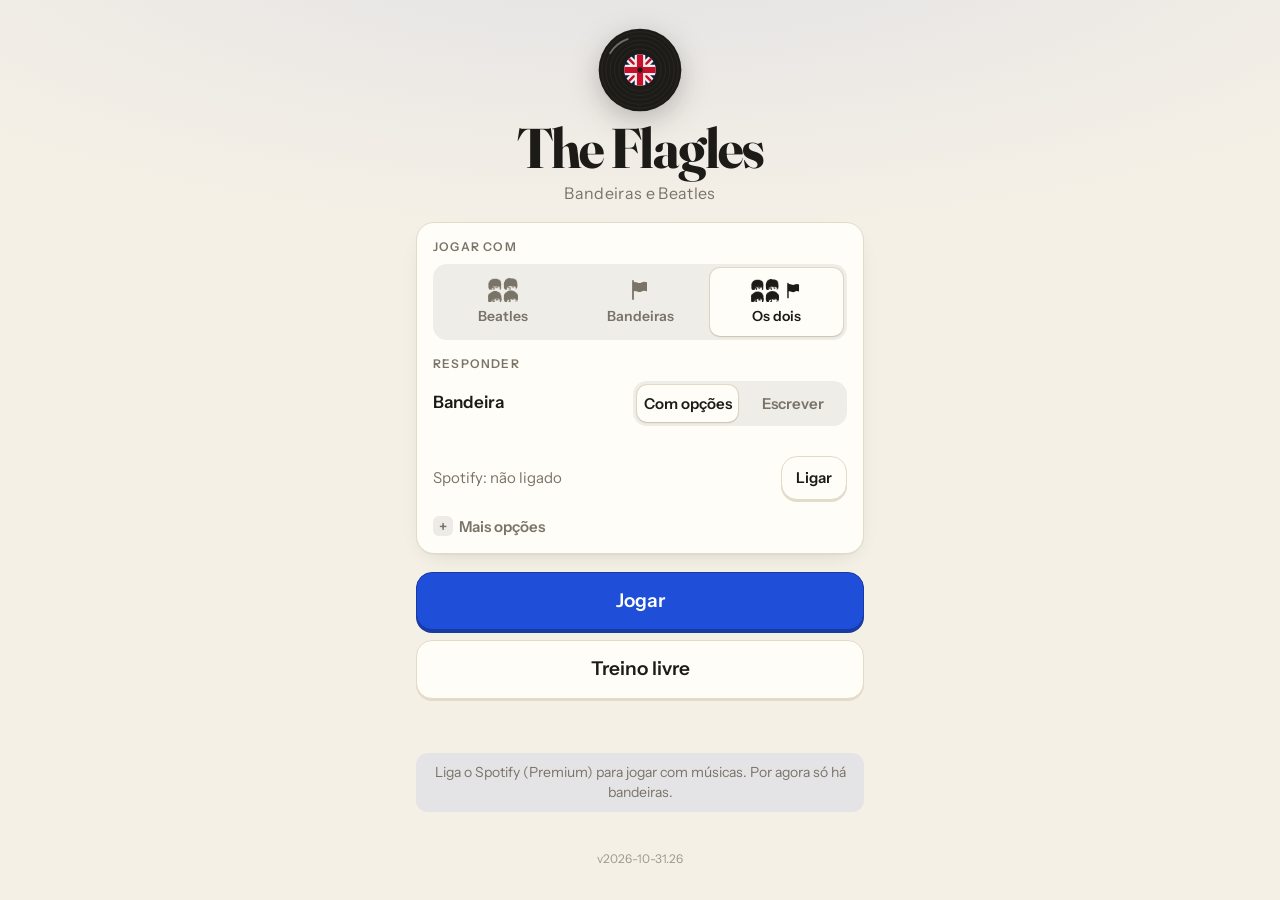
==== commit 73b007b3: "Service worker ignora a cache do browser ao instalar; aviso de erro com botão Reparar; 'Com opções' " ====
--- a/index.html
+++ b/index.html
@@ -44,14 +44,14 @@
           <div class="answer-row" id="row-song">
             <span>Música</span>
             <div class="seg small" id="mode-song" role="group" aria-label="Resposta da música">
-              <button type="button" data-v="options">Opções</button>
+              <button type="button" data-v="options">Com opções</button>
               <button type="button" data-v="typing">Escrever</button>
             </div>
           </div>
           <div class="answer-row" id="row-flag">
             <span>Bandeira</span>
             <div class="seg small" id="mode-flag" role="group" aria-label="Resposta da bandeira">
-              <button type="button" data-v="options">Opções</button>
+              <button type="button" data-v="options">Com opções</button>
               <button type="button" data-v="typing">Escrever</button>
             </div>
           </div>
@@ -173,6 +173,25 @@
 
   <!-- antes: player do YouTube escondido (<div class="yt-host"><div id="yt"></div></div>). Já não é preciso: o áudio vem do Spotify. -->
 
+  <!-- Se algo rebentar (por exemplo ficheiros de versões diferentes na cache), mostra o erro em vez de ficar parado. -->
+  <div class="fatal" id="fatal" role="alert" hidden>
+    <p id="fatal-msg"></p>
+    <button type="button" id="fatal-fix" class="btn small-btn">Reparar e recarregar</button>
+  </div>
+  <script>
+    (function () {
+      var box = document.getElementById("fatal"), msg = document.getElementById("fatal-msg");
+      function show(text) { msg.textContent = "Erro: " + text; box.hidden = false; }
+      window.addEventListener("error", function (e) { show((e.message || "desconhecido") + (e.filename ? " (" + e.filename.split("/").pop() + ":" + e.lineno + ")" : "")); });
+      window.addEventListener("unhandledrejection", function (e) { show(String((e.reason && e.reason.message) || e.reason)); });
+      document.getElementById("fatal-fix").addEventListener("click", function () {
+        var jobs = [];
+        if (navigator.serviceWorker) jobs.push(navigator.serviceWorker.getRegistrations().then(function (r) { return Promise.all(r.map(function (x) { return x.unregister(); })); }));
+        if (window.caches) jobs.push(caches.keys().then(function (k) { return Promise.all(k.map(function (c) { return caches.delete(c); })); }));
+        Promise.all(jobs).catch(function () {}).then(function () { location.reload(); });
+      });
+    })();
+  </script>
   <script type="module" src="js/main.js"></script>
 </body>
 </html>
--- a/css/style.css
+++ b/css/style.css
@@ -257,3 +257,10 @@
 .seg.icons .ico-pair { width: auto; height: 24px; gap: 5px; }
 .seg.icons .ico-pair .ico-heads.small { width: 28px; height: 23px; }
 .seg.icons .ico-pair .ico-flag { width: 19px; height: 19px; }
+
+/* ---- aviso de erro (com botão "Reparar") ---- */
+.fatal { position: fixed; left: 12px; right: 12px; bottom: calc(12px + env(safe-area-inset-bottom)); z-index: 50; display: flex; align-items: center; gap: 12px; padding: 12px 14px; border-radius: 16px; background: var(--bad-bg); border: 1px solid var(--bad); color: var(--bad); box-shadow: var(--shadow); }
+.fatal[hidden] { display: none; }
+.fatal p { margin: 0; flex: 1; font-size: 13px; line-height: 1.3; word-break: break-word; }
+.fatal .btn { width: auto; flex: none; background: var(--surface); color: var(--ink); }
+.seg.small { min-width: 214px; }
